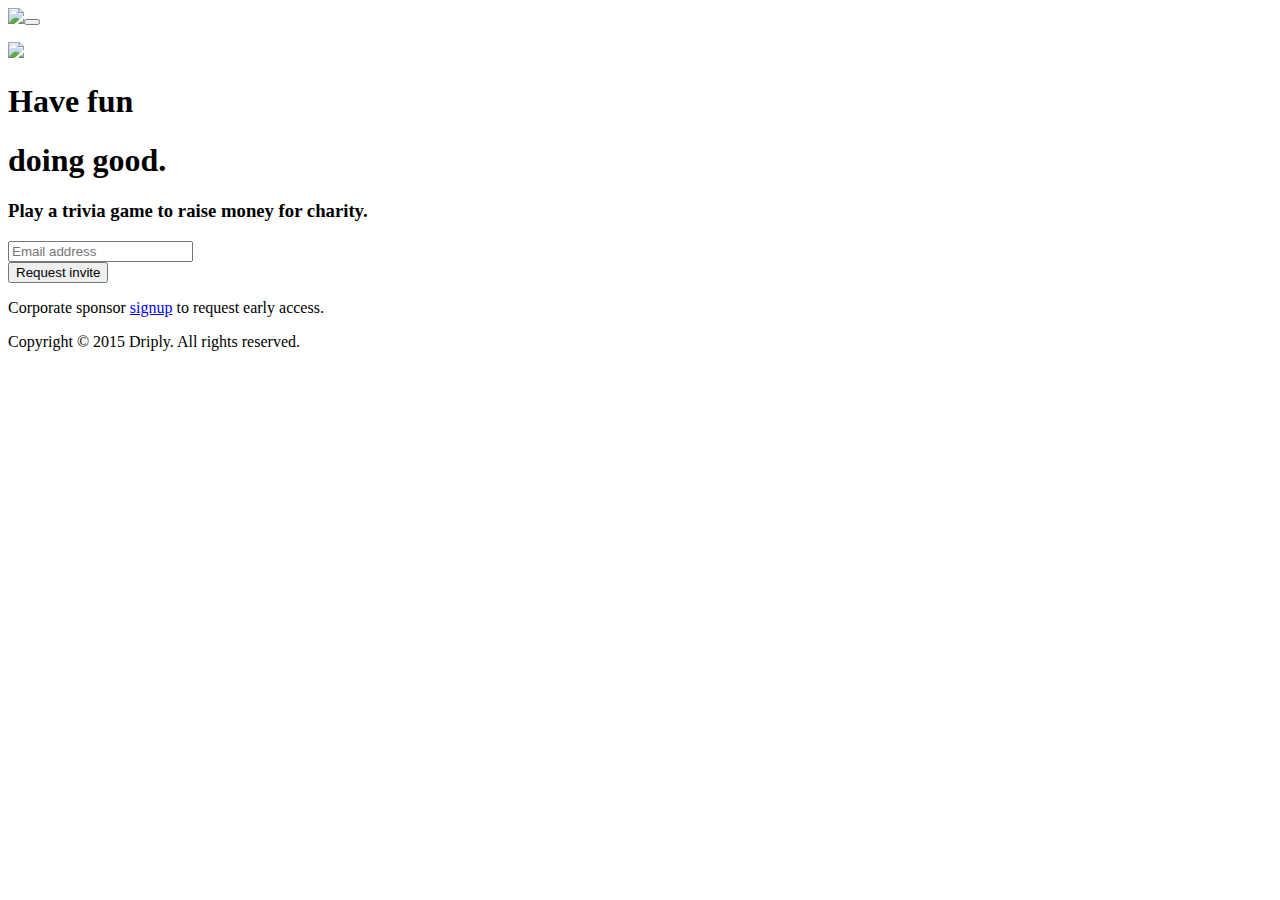
==== index.html @ 8d7a0178 "Changed text" ====
<!DOCTYPE html>
<html>

<head>
    <title>Driply</title>
    <meta charset="UTF-8">
    <meta name="description" content="We offer the highest performance Minecraft servers in the industry starting at just $5/mo. Never again will you experience lag!" />
    <meta name="keywords" content="" />
    <link href="//fonts.googleapis.com/css?family=Roboto:400,300,700,500,900,300italic,100,100italic,500italic,700italic,900italic" rel="stylesheet" type="text/css">
    <link rel="stylesheet" href="css/bootstrap.min.css">
    <link rel="stylesheet" href="//maxcdn.bootstrapcdn.com/font-awesome/4.4.0/css/font-awesome.min.css">
    <link rel="stylesheet" href="css/style.css">
    <link rel="shortcut icon" href="img/favicon.ico">
    <link rel="publisher" href="//plus.google.com/u/0/b/115182725299684127358/115182725299684127358">
    <meta name="viewport" content="width=device-width, initial-scale=1, maximum-scale=1">
</head>

<body>
    <div class="background" id="background">
        <header id="header" class="header">
            <div class="container">
                <div class="logo pull-left">
                    <a href="/">
                        <span class="logo-title">
                    <img src="img/logo_small.png">
                    </span>
                    </a>
                </div>
                <nav id="main-nav" class="main-nav navbar-right" role="navigation">
                    <div class="navbar-header">
                        <button class="navbar-toggle" type="button" data-toggle="collapse" data-target="#navbar-collapse">
                            <span class="sr-only">Toggle navigation</span>
                            <span class="icon-bar"></span>
                            <span class="icon-bar"></span>
                            <span class="icon-bar"></span>
                        </button>
                    </div>
                    <div class="collapse navbar-collapse" id="navbar-collapse">
                        <ul class="nav navbar-nav">

                        </ul>
                    </div>
                </nav>
            </div>
        </header>
        <section class="content" id="content">
            <div class="container">
                <div class="row">
                    <div class="col-md-6 mockup">
                        <img class="img-responsive center-block" src="img/mockup.png">
                    </div>
                    <div class="col-md-6 words">
                        <h1 class="first-line">Have fun</h1>
                        <h1 class="second-line">doing good.</h1>
                        <h3 class="description">Play a trivia game to raise money for charity.</h3>
                        <form action="js/subscribe.php" class="input" id="subscribe_form" novalidate="novalidate">
                            <div class="input-group">
                                <input type="text" class="form-control" name="name" placeholder="Email address">
                                <div class="input-group-btn">
                                    <input type="submit" value="Request invite" class="btn btn-primary" tabindex="-1">
                                </div>
                            </div>
                        </form>
                        <p class="advertiser">Corporate sponsor <a href="https://docs.google.com/forms/d/1e9oIvBkwTLb956cuxm_RAlqCrZjLBRXG_6e9ruYyfr4/viewform">signup</a> to request early access.</p>
                    </div>
                </div>
            </div>
        </section>
    </div>
    <footer class="footer" id="footer">
        <p class="copyright">Copyright &copy; 2015 Driply. All rights reserved.</p>
    </footer>
<script src="js/script.js"></script>
</body>
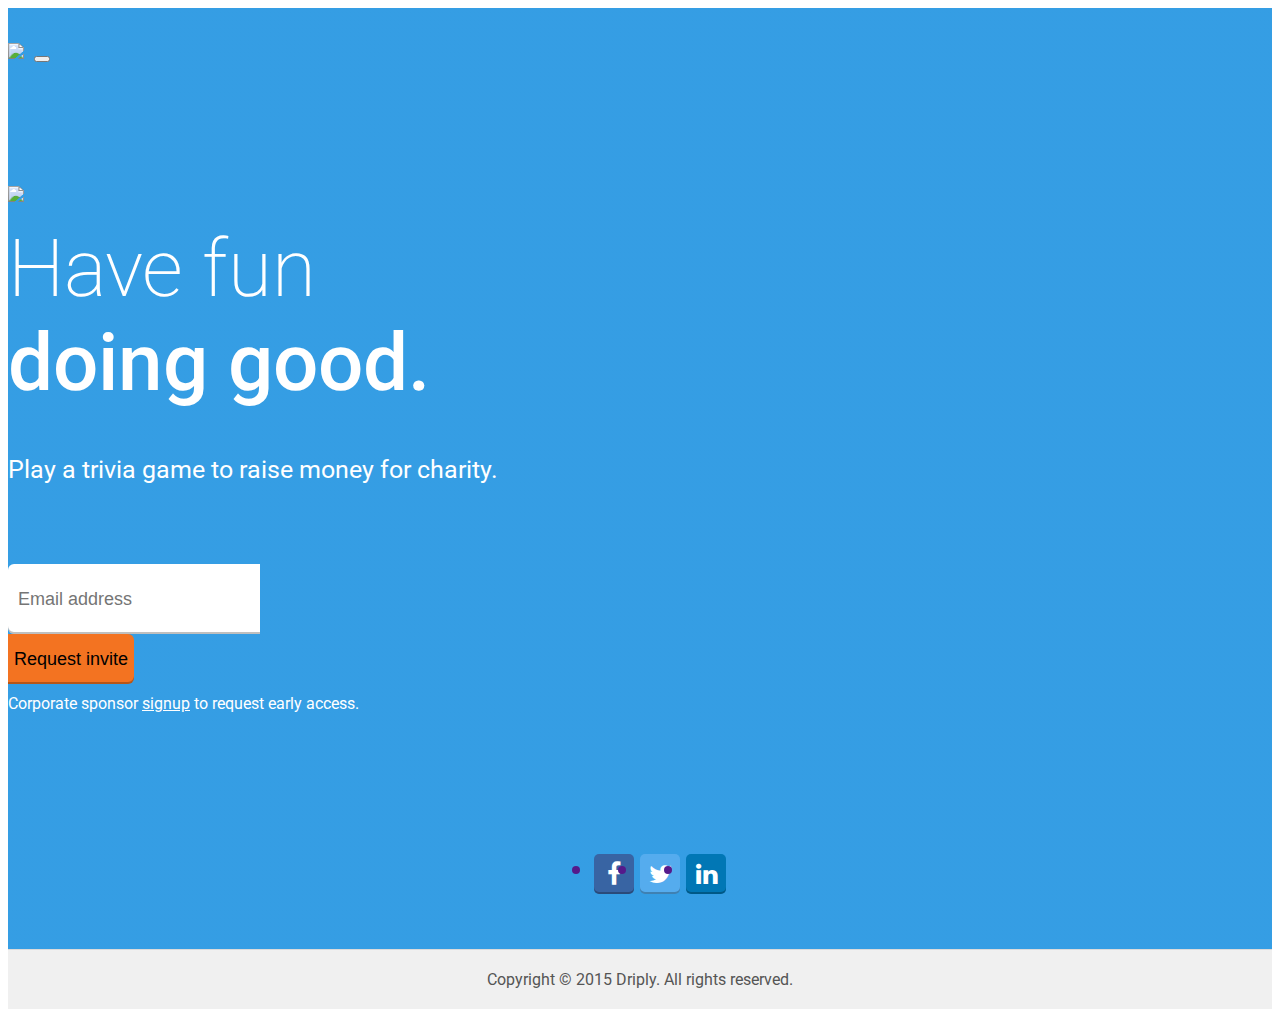
==== commit 1768189d: "Merge pull request #4 from Driply/master" ====
--- a/index.html
+++ b/index.html
@@ -4,7 +4,7 @@
 <head>
     <title>Driply</title>
     <meta charset="UTF-8">
-    <meta name="description" content="We offer the highest performance Minecraft servers in the industry starting at just $5/mo. Never again will you experience lag!" />
+    <meta name="description" content="" />
     <meta name="keywords" content="" />
     <link href="//fonts.googleapis.com/css?family=Roboto:400,300,700,500,900,300italic,100,100italic,500italic,700italic,900italic" rel="stylesheet" type="text/css">
     <link rel="stylesheet" href="css/bootstrap.min.css">
@@ -12,6 +12,7 @@
     <link rel="stylesheet" href="css/style.css">
     <link rel="shortcut icon" href="img/favicon.ico">
     <link rel="publisher" href="//plus.google.com/u/0/b/115182725299684127358/115182725299684127358">
+    <script src="js/script.js"></script>
     <meta name="viewport" content="width=device-width, initial-scale=1, maximum-scale=1">
 </head>
 
@@ -53,11 +54,11 @@
                         <h1 class="first-line">Have fun</h1>
                         <h1 class="second-line">doing good.</h1>
                         <h3 class="description">Play a trivia game to raise money for charity.</h3>
-                        <form action="js/subscribe.php" class="input" id="subscribe_form" novalidate="novalidate">
+                        <form action="js/subscribe.php" method="post" class="input" id="subscribe_form">
                             <div class="input-group">
-                                <input type="text" class="form-control" name="name" placeholder="Email address">
+                                <input type="email" id="subscribe_email" class="form-control" name="email" placeholder="Email address">
                                 <div class="input-group-btn">
-                                    <input type="submit" value="Request invite" class="btn btn-primary" tabindex="-1">
+                                    <button type="submit" id="subscribe_submit" class="btn btn-primary" tabindex="-1">Request invite</button>
                                 </div>
                             </div>
                         </form>
@@ -66,9 +67,19 @@
                 </div>
             </div>
         </section>
+        <section class="social" id="social">
+            <div class="container">
+                <div class="soc-buttons">
+                    <ul class="list-inline">
+                        <a href="" class="soc-btn facebook"><li><i class="fa fa-facebook"></i></li></a>
+                        <a href="" class="soc-btn twitter"><li><i class="fa fa-twitter"></i></li></a>
+                        <a href="" class="soc-btn linkedin"><li><i class="fa fa-linkedin"></i></li></a>
+                    </ul>
+                </div>
+            </div>
+        </section>
     </div>
     <footer class="footer" id="footer">
         <p class="copyright">Copyright &copy; 2015 Driply. All rights reserved.</p>
     </footer>
-<script src="js/script.js"></script>
 </body>--- a/css/style.css
+++ b/css/style.css
@@ -0,0 +1,188 @@
+/* Generated by less 2.5.1 */
+/*   
+ * Version: 1.1
+ * Author: Nathan Rosenberg
+*/
+/* Colors */
+body {
+  font-family: 'Roboto', sans-serif;
+  color: #444444;
+  -webkit-font-smoothing: antialiased;
+  -moz-osx-font-smoothing: grayscale;
+}
+blockquote {
+  border-left: 3px solid #ccd1d9;
+}
+.center-block {
+  display: block;
+  margin-left: auto;
+  margin-right: auto;
+}
+.img-rounded {
+  border-radius: 4px;
+  -webkit-border-radius: 4px;
+  -moz-border-radius: 4px;
+}
+/* General */
+.background {
+  min-height: 100vh;
+  background: linear-gradient(rgba(31, 147, 225, 0.9), rgba(31, 147, 225, 0.9)), url(../img/bg.jpg);
+  background-size: cover;
+}
+/* Header */
+.header {
+  padding: 10px 0;
+  color: #fff;
+  width: 100%;
+  line-height: 72px;
+}
+.header img {
+  margin-right: 10px;
+  transition: opacity 0.16s ease-in-out;
+  opacity: 1;
+  filter: alpha(opacity=100);
+}
+.header img:hover {
+  opacity: .8;
+  filter: alpha(opacity=80);
+}
+.header img a {
+  font-size: 20px;
+  font-weight: bold;
+  color: white;
+}
+.header img a:hover,
+.header img a:active {
+  text-decoration: none;
+}
+/* Conent */
+.content {
+  padding: 70px 0;
+}
+.content .words {
+  margin-top: 20px;
+  color: #ffffff;
+}
+.content .words h1 {
+  margin: 0;
+}
+.content .words .first-line {
+  font-weight: 200;
+  font-size: 80px;
+}
+.content .words .second-line {
+  font-weight: 500;
+  font-size: 80px;
+}
+.content .words .description {
+  padding-top: 20px;
+  font-size: 25px;
+  font-weight: 400;
+}
+.content .words .advertiser {
+  margin-top: 10px;
+}
+.content .words .advertiser a {
+  color: #ffffff;
+  text-decoration: underline;
+}
+.content .input {
+  margin-top: 80px;
+}
+.content .input input[type="email"] {
+  padding: 10px;
+  border-top-left-radius: 6px;
+  border-bottom-left-radius: 6px;
+  font-size: 18px;
+  height: 50px;
+  border: none;
+  -webkit-box-shadow: inset 0 -2px rgba(0, 0, 0, 0.25);
+  -moz-box-shadow: inset 0 -2px rgba(0, 0, 0, 0.25);
+  box-shadow: inset 0 -2px rgba(0, 0, 0, 0.25);
+  transition: 0.3s;
+}
+.content .input .btn {
+  height: 50px;
+  font-size: 18px;
+  -webkit-box-shadow: inset 0 -2px rgba(0, 0, 0, 0.25);
+  -moz-box-shadow: inset 0 -2px rgba(0, 0, 0, 0.25);
+  box-shadow: inset 0 -2px rgba(0, 0, 0, 0.25);
+  border: none;
+  border-top-right-radius: 6px;
+  border-bottom-right-radius: 6px;
+  transition: all 0.1s ease-in-out;
+}
+.content .input .btn-primary {
+  background-color: #f37321;
+}
+.content .input .btn-primary:hover {
+  background-color: #F15D22;
+}
+.content .input .btn-primary:focus {
+  outline: 0;
+}
+.content .input .btn-primary:active {
+  -webkit-box-shadow: none;
+  -moz-box-shadow: none;
+  box-shadow: none;
+}
+/* Social */
+.social {
+  font-size: 25px;
+  padding: 30px 0;
+}
+.social .soc-buttons {
+  text-align: center;
+}
+.social .soc-buttons .soc-btn {
+  border-radius: 5px;
+  -webkit-box-shadow: inset 0 -2px rgba(0, 0, 0, 0.25);
+  -moz-box-shadow: inset 0 -2px rgba(0, 0, 0, 0.25);
+  box-shadow: inset 0 -2px rgba(0, 0, 0, 0.25);
+  width: 40px;
+  height: 40px;
+  position: relative;
+  display: inline-block;
+  transition: all 0.1s ease-in-out;
+}
+.social .soc-buttons .soc-btn i {
+  position: absolute;
+  top: 50%;
+  left: 50%;
+  transform: translate(-50%, -50%);
+  color: #ffffff;
+}
+.social .soc-buttons .soc-btn:active {
+  -webkit-box-shadow: none;
+  -moz-box-shadow: none;
+  box-shadow: none;
+}
+.social .soc-buttons .facebook {
+  background: #3864A3;
+}
+.social .soc-buttons .facebook:hover {
+  background: #315890;
+}
+.social .soc-buttons .twitter {
+  background: #55ACEE;
+}
+.social .soc-buttons .twitter:hover {
+  background: #3ea1ec;
+}
+.social .soc-buttons .linkedin {
+  background: #0177B5;
+}
+.social .soc-buttons .linkedin:hover {
+  background: #01669c;
+}
+/* Footer */
+.footer {
+  padding: 20px;
+  background-color: #f0f0f0;
+  border-top: 1px solid #dbdbdb;
+  text-align: center;
+}
+.footer p {
+  margin: 0;
+  color: #555;
+}
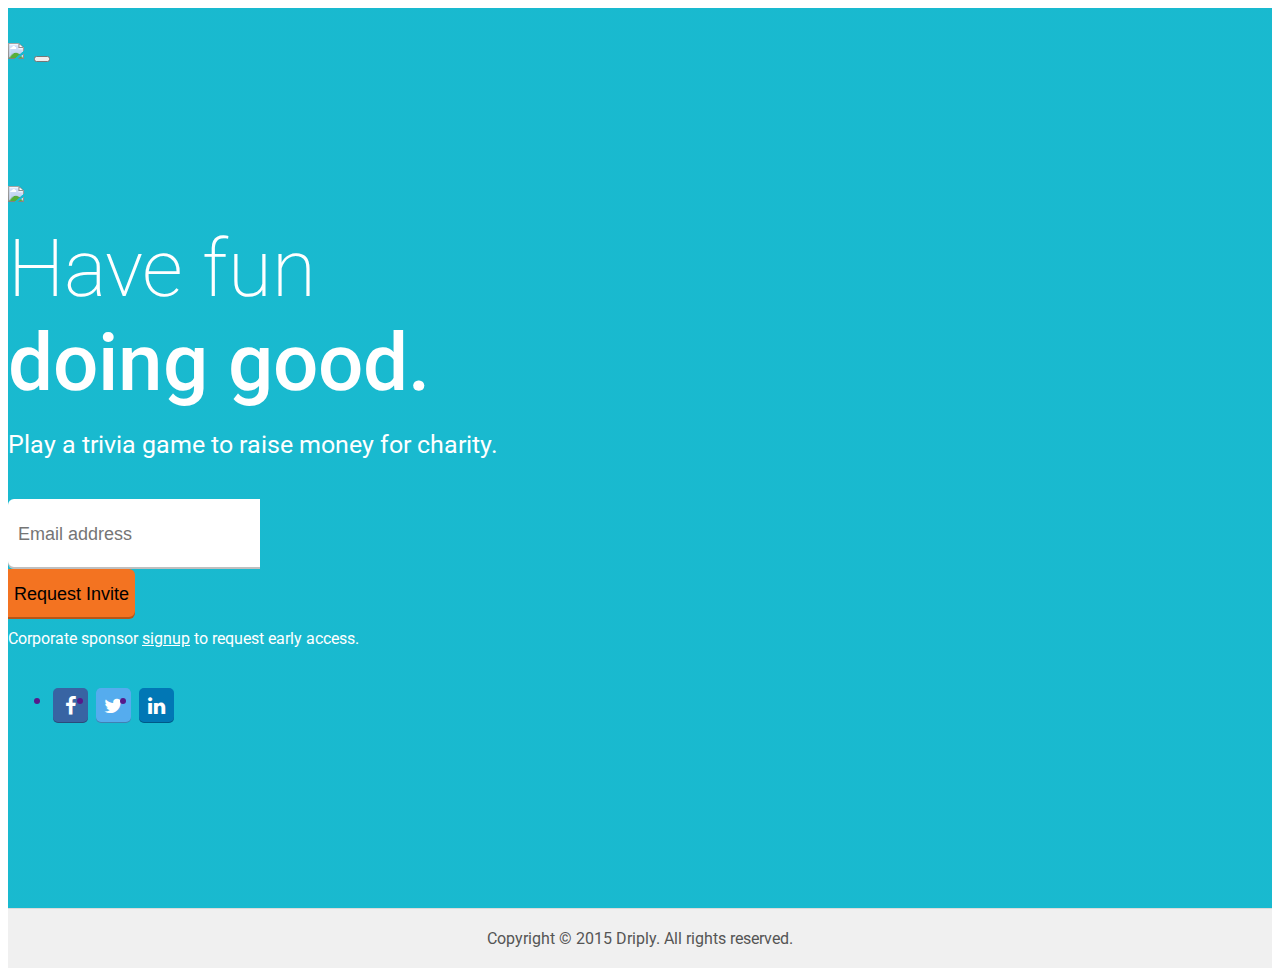
==== commit 2c4cda24: "Made mailchimp js" ====
--- a/index.html
+++ b/index.html
@@ -38,7 +38,6 @@
                     </div>
                     <div class="collapse navbar-collapse" id="navbar-collapse">
                         <ul class="nav navbar-nav">
-
                         </ul>
                     </div>
                 </nav>
@@ -54,27 +53,37 @@
                         <h1 class="first-line">Have fun</h1>
                         <h1 class="second-line">doing good.</h1>
                         <h3 class="description">Play a trivia game to raise money for charity.</h3>
-                        <form action="js/subscribe.php" method="post" class="input" id="subscribe_form">
+                        <form action="//driply.us10.list-manage.com/subscribe/post?u=80c7b7ca17208fced52809d12&amp;id=7630d2947f" method="post" id="mc-embedded-subscribe-form" name="mc-embedded-subscribe-form" class="validate input" target="_blank" novalidate>
                             <div class="input-group">
-                                <input type="email" id="subscribe_email" class="form-control" name="email" placeholder="Email address">
+                                <input type="email" value="" name="EMAIL" id="mce-EMAIL" class="form-control required email" name="email" placeholder="Email address">
+
                                 <div class="input-group-btn">
-                                    <button type="submit" id="subscribe_submit" class="btn btn-primary" tabindex="-1">Request invite</button>
+                                    <button type="submit" name="subscribe" id="mc-embedded-subscribe" class="btn btn-primary" tabindex="-1">Request Invite</button>
                                 </div>
+                            </div>
+                            <div id="mce-responses" class="clear">
+                                <div class="response" id="mce-error-response" style="display:none"></div>
+                                <div class="response" id="mce-success-response" style="display:none"></div>
+                            </div>
+                            <div style="position: absolute; left: -5000px;" aria-hidden="true">
+                                <input type="text" name="b_80c7b7ca17208fced52809d12_7630d2947f" tabindex="-1" value="">
                             </div>
                         </form>
                         <p class="advertiser">Corporate sponsor <a href="https://docs.google.com/forms/d/1e9oIvBkwTLb956cuxm_RAlqCrZjLBRXG_6e9ruYyfr4/viewform">signup</a> to request early access.</p>
+                        <div class="soc-buttons">
+                            <ul class="list-inline">
+                                <a href="" class="soc-btn facebook">
+                                    <li><i class="fa fa-facebook"></i></li>
+                                </a>
+                                <a href="" class="soc-btn twitter">
+                                    <li><i class="fa fa-twitter"></i></li>
+                                </a>
+                                <a href="" class="soc-btn linkedin">
+                                    <li><i class="fa fa-linkedin"></i></li>
+                                </a>
+                            </ul>
+                        </div>
                     </div>
-                </div>
-            </div>
-        </section>
-        <section class="social" id="social">
-            <div class="container">
-                <div class="soc-buttons">
-                    <ul class="list-inline">
-                        <a href="" class="soc-btn facebook"><li><i class="fa fa-facebook"></i></li></a>
-                        <a href="" class="soc-btn twitter"><li><i class="fa fa-twitter"></i></li></a>
-                        <a href="" class="soc-btn linkedin"><li><i class="fa fa-linkedin"></i></li></a>
-                    </ul>
                 </div>
             </div>
         </section>
@@ -82,4 +91,18 @@
     <footer class="footer" id="footer">
         <p class="copyright">Copyright &copy; 2015 Driply. All rights reserved.</p>
     </footer>
+    <script type='text/javascript' src='//s3.amazonaws.com/downloads.mailchimp.com/js/mc-validate.js'></script>
+    <script type='text/javascript'>
+        (function ($) {
+            window.fnames = new Array();
+            window.ftypes = new Array();
+            fnames[0] = 'EMAIL';
+            ftypes[0] = 'email';
+            fnames[1] = 'FNAME';
+            ftypes[1] = 'text';
+            fnames[2] = 'LNAME';
+            ftypes[2] = 'text';
+        }(jQuery));
+        var $mcj = jQuery.noConflict(true);
+    </script>
 </body>--- a/css/style.css
+++ b/css/style.css
@@ -26,7 +26,7 @@
 /* General */
 .background {
   min-height: 100vh;
-  background: linear-gradient(rgba(31, 147, 225, 0.9), rgba(31, 147, 225, 0.9)), url(../img/bg.jpg);
+  background: linear-gradient(rgba(0, 178, 202, 0.9), rgba(0, 178, 202, 0.9)), url(../img/bg.jpg);
   background-size: cover;
 }
 /* Header */
@@ -75,7 +75,7 @@
   font-size: 80px;
 }
 .content .words .description {
-  padding-top: 20px;
+  margin-top: 20px;
   font-size: 25px;
   font-weight: 400;
 }
@@ -87,7 +87,7 @@
   text-decoration: underline;
 }
 .content .input {
-  margin-top: 80px;
+  margin-top: 40px;
 }
 .content .input input[type="email"] {
   padding: 10px;
@@ -126,55 +126,53 @@
   -moz-box-shadow: none;
   box-shadow: none;
 }
-/* Social */
-.social {
-  font-size: 25px;
-  padding: 30px 0;
+.content .soc-buttons {
+  font-size: 20px;
+  margin: 40px 0 0 5px;
 }
-.social .soc-buttons {
-  text-align: center;
-}
-.social .soc-buttons .soc-btn {
+.content .soc-buttons .soc-btn {
   border-radius: 5px;
-  -webkit-box-shadow: inset 0 -2px rgba(0, 0, 0, 0.25);
-  -moz-box-shadow: inset 0 -2px rgba(0, 0, 0, 0.25);
-  box-shadow: inset 0 -2px rgba(0, 0, 0, 0.25);
-  width: 40px;
-  height: 40px;
+  -webkit-box-shadow: inset 0 -1px rgba(0, 0, 0, 0.25);
+  -moz-box-shadow: inset 0 -1px rgba(0, 0, 0, 0.25);
+  box-shadow: inset 0 -1px rgba(0, 0, 0, 0.25);
+  width: 35px;
+  height: 35px;
   position: relative;
   display: inline-block;
   transition: all 0.1s ease-in-out;
+  margin-right: 3px;
 }
-.social .soc-buttons .soc-btn i {
+.content .soc-buttons .soc-btn i {
   position: absolute;
   top: 50%;
   left: 50%;
   transform: translate(-50%, -50%);
   color: #ffffff;
 }
-.social .soc-buttons .soc-btn:active {
+.content .soc-buttons .soc-btn:active {
   -webkit-box-shadow: none;
   -moz-box-shadow: none;
   box-shadow: none;
 }
-.social .soc-buttons .facebook {
+.content .soc-buttons .facebook {
   background: #3864A3;
 }
-.social .soc-buttons .facebook:hover {
+.content .soc-buttons .facebook:hover {
   background: #315890;
 }
-.social .soc-buttons .twitter {
+.content .soc-buttons .twitter {
   background: #55ACEE;
 }
-.social .soc-buttons .twitter:hover {
+.content .soc-buttons .twitter:hover {
   background: #3ea1ec;
 }
-.social .soc-buttons .linkedin {
+.content .soc-buttons .linkedin {
   background: #0177B5;
 }
-.social .soc-buttons .linkedin:hover {
+.content .soc-buttons .linkedin:hover {
   background: #01669c;
 }
+/* Social */
 /* Footer */
 .footer {
   padding: 20px;
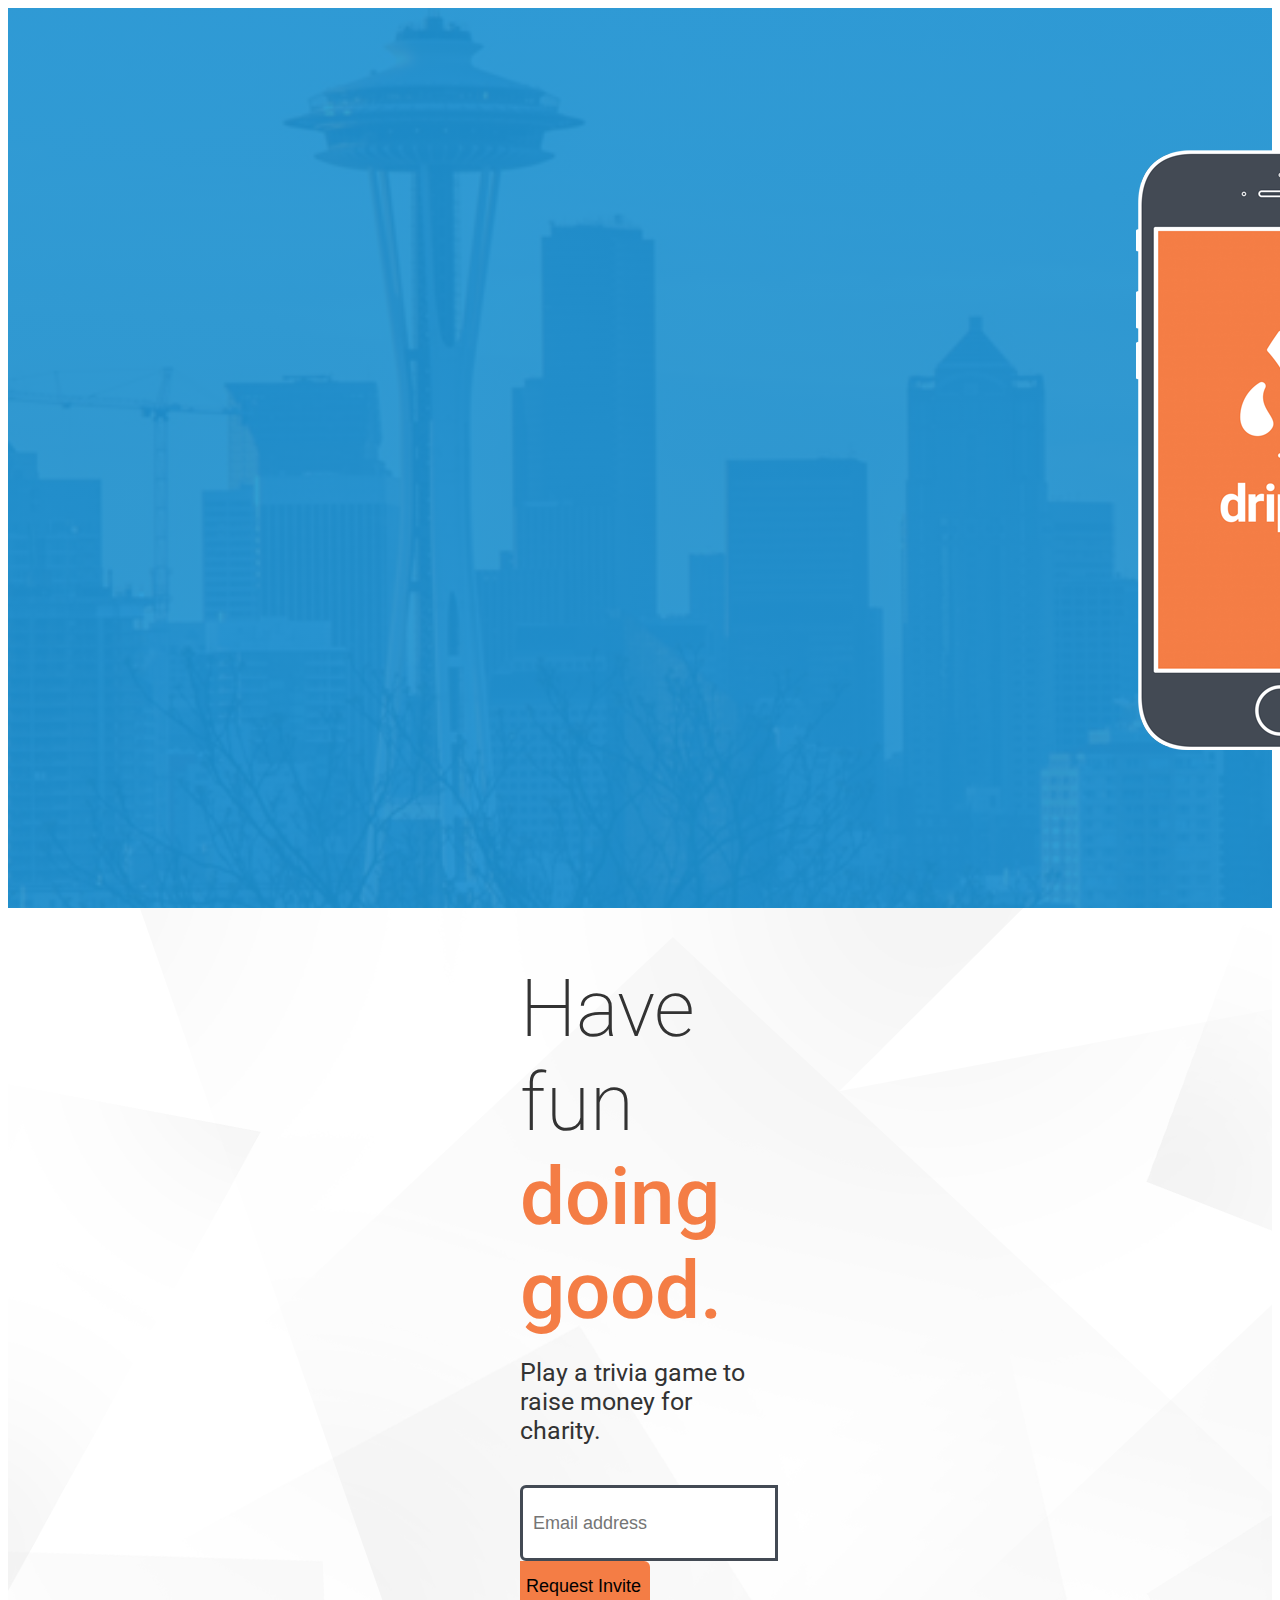
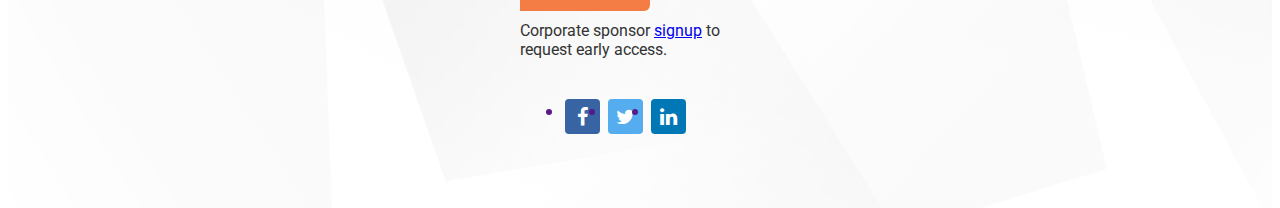
==== commit c26a031c: "New site version" ====
--- a/index.html
+++ b/index.html
@@ -2,14 +2,14 @@
 <html>
 
 <head>
-    <title>Driply</title>
+    <title>Driply - Trivia for Charity</title>
     <meta charset="UTF-8">
     <meta name="description" content="" />
     <meta name="keywords" content="" />
     <link href="//fonts.googleapis.com/css?family=Roboto:400,300,700,500,900,300italic,100,100italic,500italic,700italic,900italic" rel="stylesheet" type="text/css">
     <link rel="stylesheet" href="css/bootstrap.min.css">
     <link rel="stylesheet" href="//maxcdn.bootstrapcdn.com/font-awesome/4.4.0/css/font-awesome.min.css">
-    <link rel="stylesheet" href="css/style.css">
+    <link rel="stylesheet" href="css/style2.css">
     <link rel="shortcut icon" href="img/favicon.ico">
     <link rel="publisher" href="//plus.google.com/u/0/b/115182725299684127358/115182725299684127358">
     <script src="js/script.js"></script>
@@ -17,7 +17,8 @@
 </head>
 
 <body>
-    <div class="background" id="background">
+    <div class="col-md-3 left removeResize">
+<!--
         <header id="header" class="header">
             <div class="container">
                 <div class="logo pull-left">
@@ -43,66 +44,49 @@
                 </nav>
             </div>
         </header>
-        <section class="content" id="content">
-            <div class="container">
-                <div class="row">
-                    <div class="col-md-6 mockup">
-                        <img class="img-responsive center-block" src="img/mockup.png">
-                    </div>
-                    <div class="col-md-6 words">
-                        <h1 class="first-line">Have fun</h1>
-                        <h1 class="second-line">doing good.</h1>
-                        <h3 class="description">Play a trivia game to raise money for charity.</h3>
-                        <form action="//driply.us10.list-manage.com/subscribe/post?u=80c7b7ca17208fced52809d12&amp;id=7630d2947f" method="post" id="mc-embedded-subscribe-form" name="mc-embedded-subscribe-form" class="validate input" target="_blank" novalidate>
-                            <div class="input-group">
-                                <input type="email" value="" name="EMAIL" id="mce-EMAIL" class="form-control required email" name="email" placeholder="Email address">
+-->
 
-                                <div class="input-group-btn">
-                                    <button type="submit" name="subscribe" id="mc-embedded-subscribe" class="btn btn-primary" tabindex="-1">Request Invite</button>
-                                </div>
-                            </div>
-                            <div id="mce-responses" class="clear">
-                                <div class="response" id="mce-error-response" style="display:none"></div>
-                                <div class="response" id="mce-success-response" style="display:none"></div>
-                            </div>
-                            <div style="position: absolute; left: -5000px;" aria-hidden="true">
-                                <input type="text" name="b_80c7b7ca17208fced52809d12_7630d2947f" tabindex="-1" value="">
-                            </div>
-                        </form>
-                        <p class="advertiser">Corporate sponsor <a href="https://docs.google.com/forms/d/1e9oIvBkwTLb956cuxm_RAlqCrZjLBRXG_6e9ruYyfr4/viewform">signup</a> to request early access.</p>
-                        <div class="soc-buttons">
-                            <ul class="list-inline">
-                                <a href="" class="soc-btn facebook">
-                                    <li><i class="fa fa-facebook"></i></li>
-                                </a>
-                                <a href="" class="soc-btn twitter">
-                                    <li><i class="fa fa-twitter"></i></li>
-                                </a>
-                                <a href="" class="soc-btn linkedin">
-                                    <li><i class="fa fa-linkedin"></i></li>
-                                </a>
-                            </ul>
+        <div class="mockup">
+            <img src="img/mockup2.png">
+        </div>
+    </div>
+    <div class="col-md-9 right">
+        <div class="container">
+            <div class="words">
+                <h1 class="first-line">Have fun</h1>
+                <h1 class="second-line">doing good.</h1>
+                <h3 class="description">Play a trivia game to raise money for charity.</h3>
+                <form action="//driply.us10.list-manage.com/subscribe/post?u=80c7b7ca17208fced52809d12&amp;id=7630d2947f" method="post" id="mc-embedded-subscribe-form" name="mc-embedded-subscribe-form" class="validate input" target="_blank" novalidate>
+                    <div class="input-group">
+                        <input type="email" value="" name="EMAIL" id="mce-EMAIL" class="form-control required email" name="email" placeholder="Email address">
+
+                        <div class="input-group-btn">
+                            <button type="submit" name="subscribe" id="mc-embedded-subscribe" class="btn btn-primary" tabindex="-1">Request Invite</button>
                         </div>
                     </div>
+                    <div id="mce-responses" class="clear">
+                        <div class="response" id="mce-error-response" style="display:none"></div>
+                        <div class="response" id="mce-success-response" style="display:none"></div>
+                    </div>
+                    <div style="position: absolute; left: -5000px;" aria-hidden="true">
+                        <input type="text" name="b_80c7b7ca17208fced52809d12_7630d2947f" tabindex="-1" value="">
+                    </div>
+                </form>
+                <p class="advertiser">Corporate sponsor <a href="https://docs.google.com/forms/d/1e9oIvBkwTLb956cuxm_RAlqCrZjLBRXG_6e9ruYyfr4/viewform">signup</a> to request early access.</p>
+                <div class="soc-buttons">
+                    <ul class="list-inline">
+                        <a href="" class="soc-btn facebook">
+                            <li><i class="fa fa-facebook"></i></li>
+                        </a>
+                        <a href="" class="soc-btn twitter">
+                            <li><i class="fa fa-twitter"></i></li>
+                        </a>
+                        <a href="" class="soc-btn linkedin">
+                            <li><i class="fa fa-linkedin"></i></li>
+                        </a>
+                    </ul>
                 </div>
             </div>
-        </section>
+        </div>
     </div>
-    <footer class="footer" id="footer">
-        <p class="copyright">Copyright &copy; 2015 Driply. All rights reserved.</p>
-    </footer>
-    <script type='text/javascript' src='//s3.amazonaws.com/downloads.mailchimp.com/js/mc-validate.js'></script>
-    <script type='text/javascript'>
-        (function ($) {
-            window.fnames = new Array();
-            window.ftypes = new Array();
-            fnames[0] = 'EMAIL';
-            ftypes[0] = 'email';
-            fnames[1] = 'FNAME';
-            ftypes[1] = 'text';
-            fnames[2] = 'LNAME';
-            ftypes[2] = 'text';
-        }(jQuery));
-        var $mcj = jQuery.noConflict(true);
-    </script>
 </body>--- a/css/style2.css
+++ b/css/style2.css
@@ -0,0 +1,173 @@
+/* Generated by less 2.5.1 */
+/*   
+ * Version: 1.1
+ * Author: Nathan Rosenberg
+*/
+/* Colors */
+body {
+  font-family: 'Roboto', sans-serif;
+  color: #444444;
+  -webkit-font-smoothing: antialiased;
+  -moz-osx-font-smoothing: grayscale;
+  height: 100vh;
+}
+.left {
+  height: 100%;
+  background: linear-gradient(rgba(26, 149, 217, 0.9), rgba(26, 149, 217, 0.9)), url(../img/bg.jpg);
+  background-size: cover;
+  background-position: center;
+}
+.left header {
+  margin-top: 15px;
+}
+.left .mockup {
+  display: inline-block;
+  text-align: center;
+}
+.left .mockup img {
+  z-index: 1000;
+  position: absolute;
+  top: 50%;
+  margin-top: -300px;
+  left: 100%;
+  margin-left: -144.5px;
+}
+.right {
+  height: 100%;
+  padding-left: 250px;
+  display: flex;
+  justify-content: center;
+  align-items: center;
+  background: url(../img/ice_bg.png);
+  color: #333;
+}
+.right .words {
+  width: 50%;
+}
+.right .words h1 {
+  margin: 0;
+}
+.right .words .first-line {
+  font-weight: 200;
+  font-size: 80px;
+}
+.right .words .second-line {
+  font-weight: 500;
+  font-size: 80px;
+  color: #F47D45;
+}
+.right .words .description {
+  margin-top: 20px;
+  font-size: 25px;
+  font-weight: 400;
+}
+.right .words .advertiser {
+  margin-top: 10px;
+}
+.right .words .advertiser a {
+  text-decoration: underline;
+}
+.right .words .input {
+  margin-top: 40px;
+}
+.right .words .input input[type="email"] {
+  padding: 10px;
+  border-top-left-radius: 6px;
+  border-bottom-left-radius: 6px;
+  font-size: 18px;
+  height: 50px;
+  border: none;
+  -webkit-box-shadow: none;
+  -moz-box-shadow: none;
+  box-shadow: none;
+  border: solid 3px #434A54;
+  transition: 0.3s;
+}
+.right .words .input .btn {
+  height: 50px;
+  font-size: 18px;
+  border: solid 3px #F47D45;
+  border-left: none;
+  border-top-right-radius: 6px;
+  border-bottom-right-radius: 6px;
+  transition: all 0.1s ease-in-out;
+}
+.right .words .input .btn-primary {
+  background-color: #F47D45;
+}
+.right .words .input .btn-primary:hover {
+  background-color: #F15D22;
+  border-color: #F15D22;
+}
+.right .words .input .btn-primary:focus {
+  outline: 0;
+}
+.right .words .input .btn-primary:active {
+  -webkit-box-shadow: none;
+  -moz-box-shadow: none;
+  box-shadow: none;
+}
+.right .words .soc-buttons {
+  font-size: 20px;
+  margin: 40px 0 0 5px;
+}
+.right .words .soc-buttons .soc-btn {
+  border-radius: 4px;
+  width: 35px;
+  height: 35px;
+  position: relative;
+  display: inline-block;
+  transition: all 0.1s ease-in-out;
+  margin-right: 3px;
+}
+.right .words .soc-buttons .soc-btn i {
+  position: absolute;
+  top: 50%;
+  left: 50%;
+  transform: translate(-50%, -50%);
+  color: #ffffff;
+}
+.right .words .soc-buttons .soc-btn:active {
+  -webkit-box-shadow: none;
+  -moz-box-shadow: none;
+  box-shadow: none;
+}
+.right .words .soc-buttons .facebook {
+  background: #3864A3;
+}
+.right .words .soc-buttons .facebook:hover {
+  background: #315890;
+}
+.right .words .soc-buttons .twitter {
+  background: #55ACEE;
+}
+.right .words .soc-buttons .twitter:hover {
+  background: #3ea1ec;
+}
+.right .words .soc-buttons .linkedin {
+  background: #0177B5;
+}
+.right .words .soc-buttons .linkedin:hover {
+  background: #01669c;
+}
+/* Extra small devices (phones, less than 768px) */
+@media (max-width: 767px) {
+  .left {
+    visibility: hidden;
+    height: 0;
+    width: 0;
+  }
+  .right {
+    padding-left: 0;
+    align-items: center;
+    padding-top: 50px;
+    background: url(../img/ice_bg.png);
+    color: #333;
+  }
+  .right .words {
+    width: 100%;
+  }
+}
+/* Small devices (tablets, 768px and up) */
+/* Medium devices (desktops, 992px and up) */
+/* Large devices (large desktops, 1200px and up) */
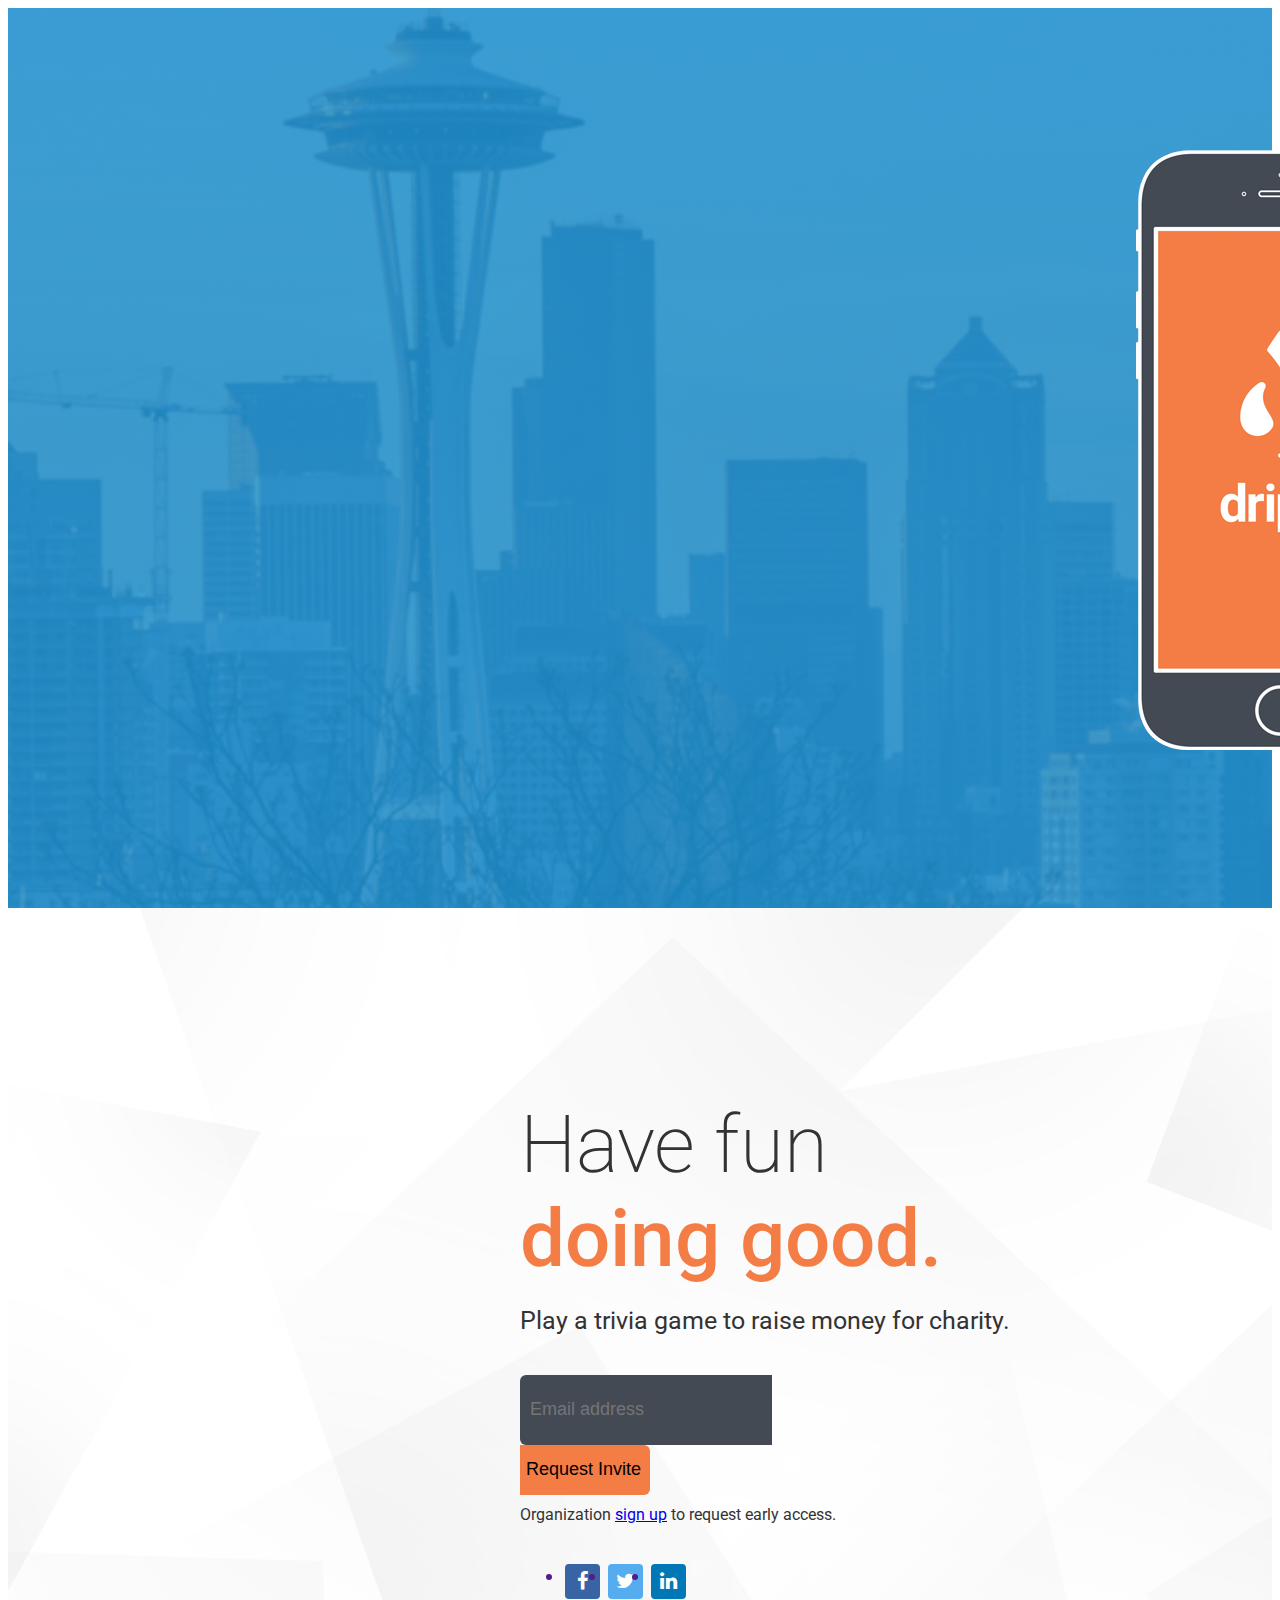
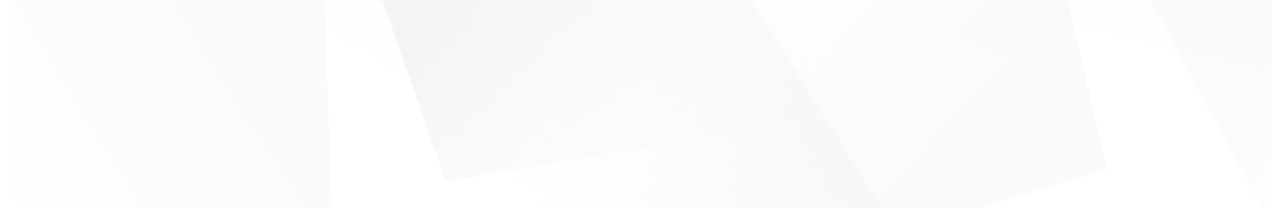
==== commit 4405d1a1: "Updated textbox" ====
--- a/index.html
+++ b/index.html
@@ -18,34 +18,6 @@
 
 <body>
     <div class="col-md-3 left removeResize">
-<!--
-        <header id="header" class="header">
-            <div class="container">
-                <div class="logo pull-left">
-                    <a href="/">
-                        <span class="logo-title">
-                    <img src="img/logo_small.png">
-                    </span>
-                    </a>
-                </div>
-                <nav id="main-nav" class="main-nav navbar-right" role="navigation">
-                    <div class="navbar-header">
-                        <button class="navbar-toggle" type="button" data-toggle="collapse" data-target="#navbar-collapse">
-                            <span class="sr-only">Toggle navigation</span>
-                            <span class="icon-bar"></span>
-                            <span class="icon-bar"></span>
-                            <span class="icon-bar"></span>
-                        </button>
-                    </div>
-                    <div class="collapse navbar-collapse" id="navbar-collapse">
-                        <ul class="nav navbar-nav">
-                        </ul>
-                    </div>
-                </nav>
-            </div>
-        </header>
--->
-
         <div class="mockup">
             <img src="img/mockup2.png">
         </div>
@@ -72,7 +44,7 @@
                         <input type="text" name="b_80c7b7ca17208fced52809d12_7630d2947f" tabindex="-1" value="">
                     </div>
                 </form>
-                <p class="advertiser">Corporate sponsor <a href="https://docs.google.com/forms/d/1e9oIvBkwTLb956cuxm_RAlqCrZjLBRXG_6e9ruYyfr4/viewform">signup</a> to request early access.</p>
+                <p class="advertiser">Organization <a href="https://docs.google.com/forms/d/1e9oIvBkwTLb956cuxm_RAlqCrZjLBRXG_6e9ruYyfr4/viewform">sign up</a> to request early access.</p>
                 <div class="soc-buttons">
                     <ul class="list-inline">
                         <a href="" class="soc-btn facebook">
--- a/css/style2.css
+++ b/css/style2.css
@@ -13,7 +13,7 @@
 }
 .left {
   height: 100%;
-  background: linear-gradient(rgba(26, 149, 217, 0.9), rgba(26, 149, 217, 0.9)), url(../img/bg.jpg);
+  background: linear-gradient(rgba(26, 149, 217, 0.85), rgba(26, 149, 217, 0.85)), url(../img/bg.jpg);
   background-size: cover;
   background-position: center;
 }
@@ -41,9 +41,6 @@
   background: url(../img/ice_bg.png);
   color: #333;
 }
-.right .words {
-  width: 50%;
-}
 .right .words h1 {
   margin: 0;
 }
@@ -69,6 +66,7 @@
 }
 .right .words .input {
   margin-top: 40px;
+  max-width: 550px;
 }
 .right .words .input input[type="email"] {
   padding: 10px;
@@ -77,10 +75,10 @@
   font-size: 18px;
   height: 50px;
   border: none;
+  background: #434A54;
   -webkit-box-shadow: none;
   -moz-box-shadow: none;
   box-shadow: none;
-  border: solid 3px #434A54;
   transition: 0.3s;
 }
 .right .words .input .btn {
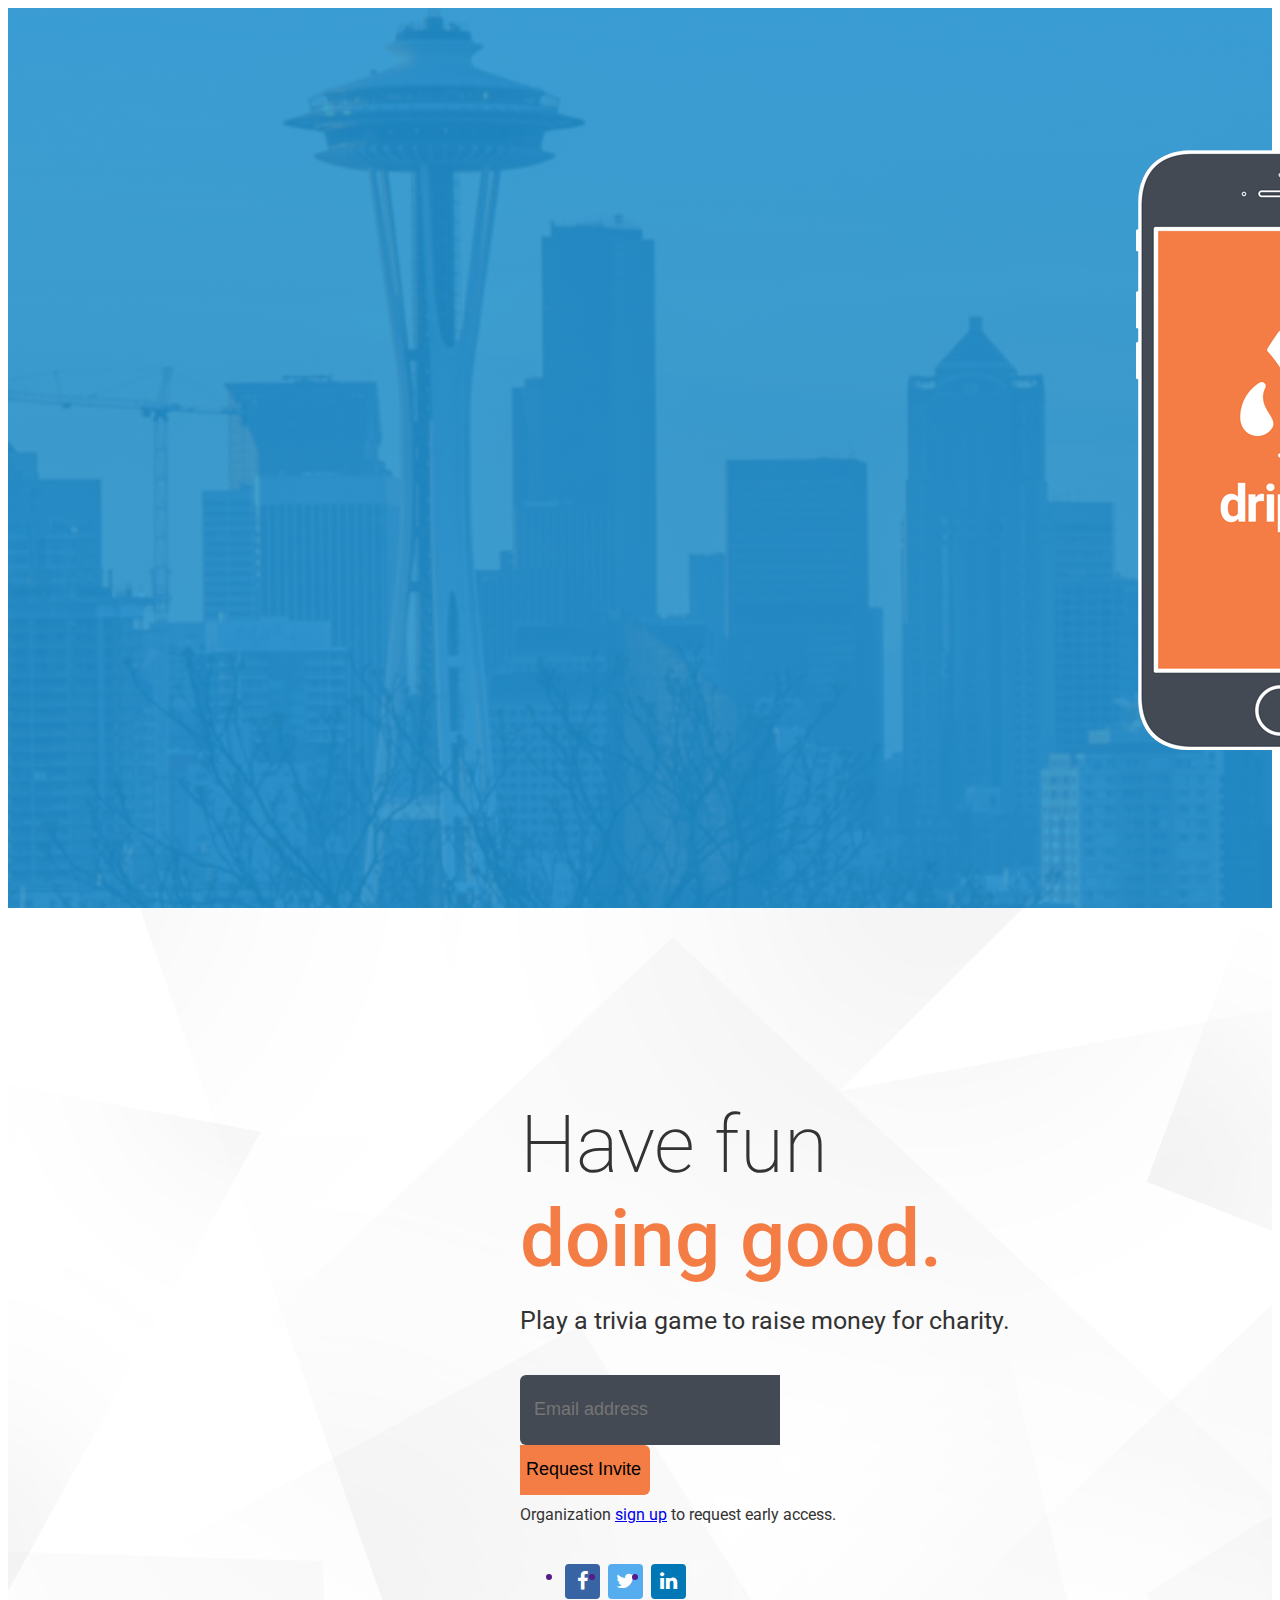
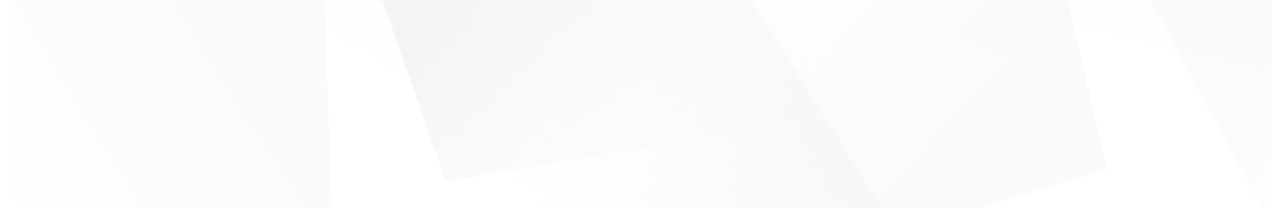
==== commit 69e06d16: "Merge pull request #13 from Driply/master" ====
--- a/index.html
+++ b/index.html
@@ -44,7 +44,7 @@
                         <input type="text" name="b_80c7b7ca17208fced52809d12_7630d2947f" tabindex="-1" value="">
                     </div>
                 </form>
-                <p class="advertiser">Organization <a href="https://docs.google.com/forms/d/1e9oIvBkwTLb956cuxm_RAlqCrZjLBRXG_6e9ruYyfr4/viewform">sign up</a> to request early access.</p>
+                <p class="organization">Organization <a href="https://docs.google.com/forms/d/1e9oIvBkwTLb956cuxm_RAlqCrZjLBRXG_6e9ruYyfr4/viewform">sign up</a> to request early access.</p>
                 <div class="soc-buttons">
                     <ul class="list-inline">
                         <a href="" class="soc-btn facebook">
--- a/css/style2.css
+++ b/css/style2.css
@@ -58,10 +58,10 @@
   font-size: 25px;
   font-weight: 400;
 }
-.right .words .advertiser {
+.right .words .organization {
   margin-top: 10px;
 }
-.right .words .advertiser a {
+.right .words .organization a {
   text-decoration: underline;
 }
 .right .words .input {
@@ -69,7 +69,7 @@
   max-width: 550px;
 }
 .right .words .input input[type="email"] {
-  padding: 10px;
+  padding: 10px 14px;
   border-top-left-radius: 6px;
   border-bottom-left-radius: 6px;
   font-size: 18px;
@@ -80,6 +80,7 @@
   -moz-box-shadow: none;
   box-shadow: none;
   transition: 0.3s;
+  color: #fff;
 }
 .right .words .input .btn {
   height: 50px;
@@ -149,7 +150,9 @@
   background: #01669c;
 }
 /* Extra small devices (phones, less than 768px) */
-@media (max-width: 767px) {
+/* Small devices (tablets, 768px and up) */
+/* Medium devices (desktops, 992px and up) */
+@media (max-width: 1020px) {
   .left {
     visibility: hidden;
     height: 0;
@@ -166,6 +169,4 @@
     width: 100%;
   }
 }
-/* Small devices (tablets, 768px and up) */
-/* Medium devices (desktops, 992px and up) */
 /* Large devices (large desktops, 1200px and up) */
